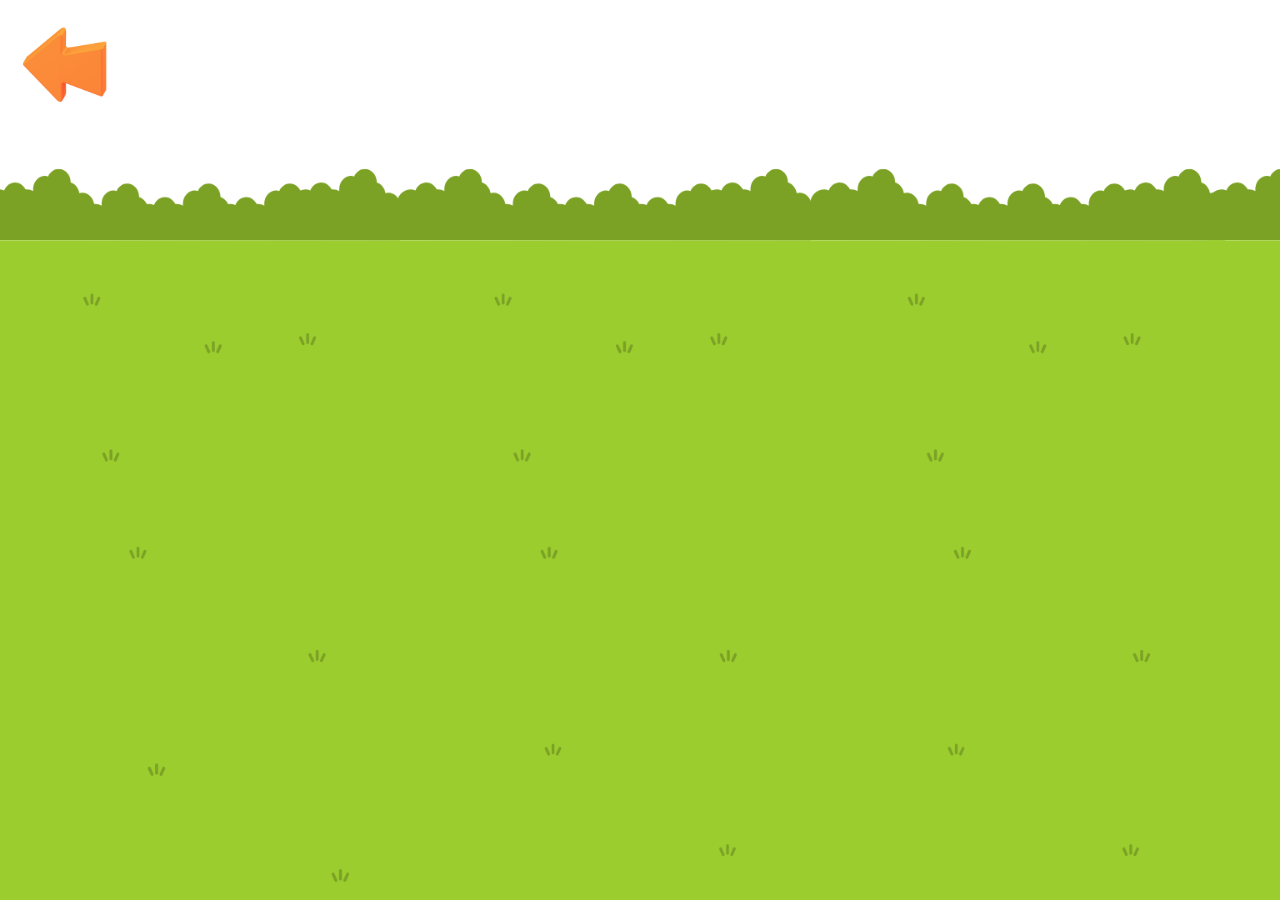
==== animals.html @ 29bcff5f "Organized file and added photos" ====
<html>
    <head>
        <title>
            
        </title>
        <link rel="stylesheet" href="css/animals.css" />

    </head>
    <body style="background-image: url('images/animals/bg_farm.png');">

        <a href="javascript:history.back()">
            <img src="images/back.png" alt="Back" style="width: 90px; height: auto; position: absolute; top: 20px; left: 20px; cursor: pointer;">
        </a>
        
    </body>

</html>
---- css/animals.css ----
body {
    background-image: url('../images/bg_farm.png');

        background: #fafafa;
        background-repeat: no-repeat;
        justify-content: flex-start; /* Aligns content to the top */
        background-size: cover; /* cover ensures the image covers the entire area */
        font-family: "Fredoka", sans-serif;
        font-weight: bold;
      }
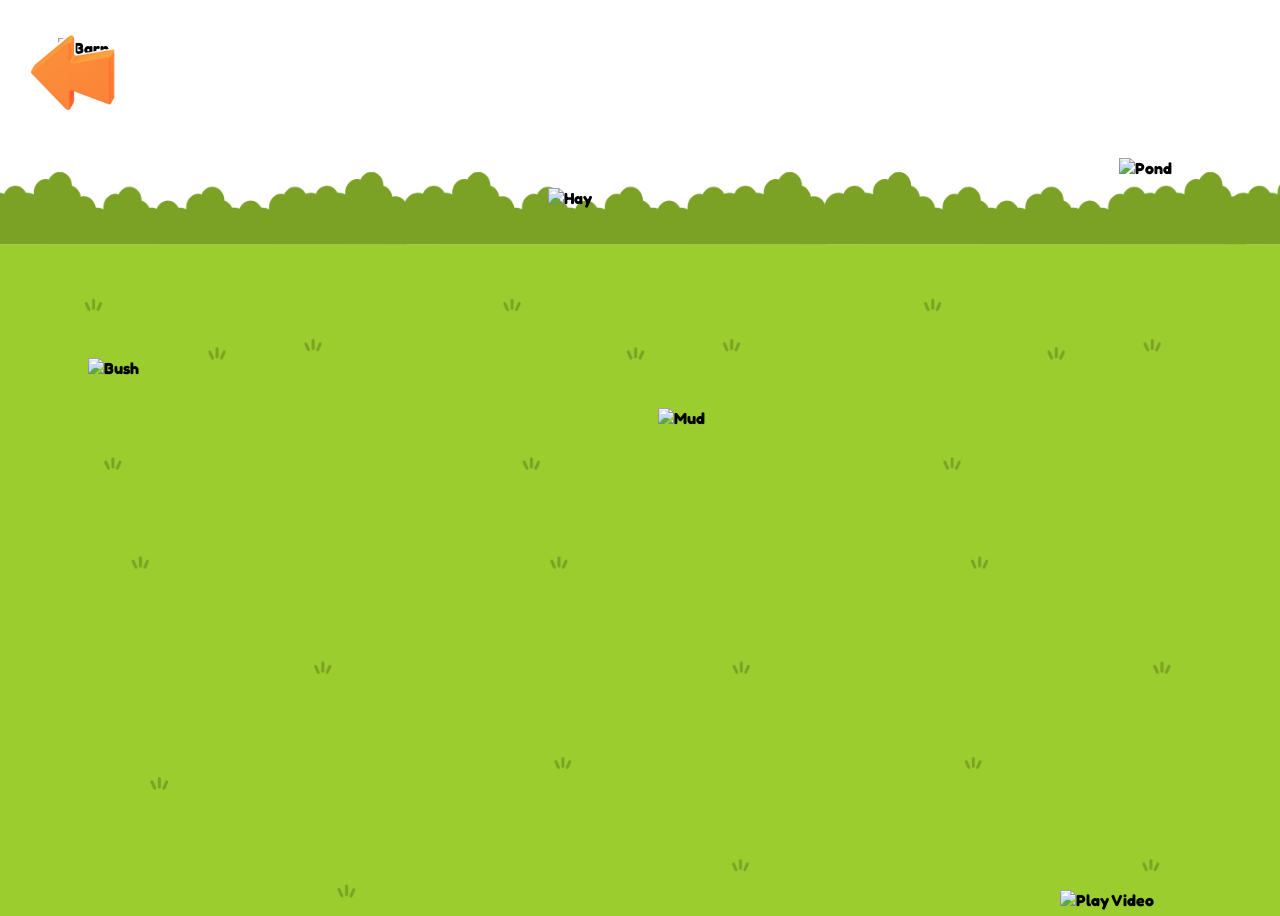
==== commit e59e5ba4: "new" ====
--- a/animals.html
+++ b/animals.html
@@ -1,17 +1,550 @@
-<html>
-    <head>
-        <title>
-            
-        </title>
-        <link rel="stylesheet" href="css/animals.css" />
-
-    </head>
-    <body style="background-image: url('images/animals/bg_farm.png');">
-
-        <a href="javascript:history.back()">
-            <img src="images/back.png" alt="Back" style="width: 90px; height: auto; position: absolute; top: 20px; left: 20px; cursor: pointer;">
-        </a>
+<!DOCTYPE html>
+<html lang="en">
+<head>
+  <meta charset="UTF-8" />
+  <meta name="viewport" content="width=device-width, initial-scale=1.0" />
+  <title>Farm Animals Game</title>
+  <link href="https://fonts.googleapis.com/css2?family=Fredoka:wght@400;700&display=swap" rel="stylesheet">
+  <style>
+    /* Global Styles */
+    body {
+      background-image: url('images/animals/bg_farm.png');
+      background-size: cover;
+      background-repeat: no-repeat;
+      position: relative;
+      height: 100vh;
+      overflow: hidden;
+      font-family: "Fredoka", sans-serif;
+      font-weight: bold;
+    }
+
+    .back-button {
+      width: 90px;
+      height: auto;
+      position: absolute;
+      top: 20px;
+      left: 20px;
+      cursor: pointer;
+      z-index: 10;
+    }
+
+    /* Container for all hidden animal triggers */
+    .animal-triggers {
+      position: relative;
+      width: 100%;
+      height: 100%;
+    }
+
+    /* Each animal trigger container */
+    .hidden-animal {
+      position: absolute;
+      cursor: pointer;
+      transition: transform 0.3s ease;
+      transform-origin: center;
+    }
+
+    .hidden-animal:hover {
+      transform: scale(1.05);
+    }
+
+    /* Position and size for the animal triggers */
+    #trigger-cow { top: 30px; left: 50px; }
+    #trigger-cow img:first-child { width: 380px; }
+    
+    #trigger-sheep { top: 350px; left: 80px; }
+    #trigger-sheep img:first-child { width: 300px; }
+    
+    #trigger-duck { top: 150px; right: 100px; }
+    #trigger-duck img:first-child { width: 350px; }
+    
+    #trigger-horse { top: 180px; left: 540px; }
+    #trigger-horse img:first-child { width: 200px; }
+    
+    #trigger-pig { top: 400px; left: 650px; }
+    #trigger-pig img:first-child { width: 400px; }
+
+    @keyframes bounceUpHovered {
+      0%, 100% { transform: scale(1.05) translateY(0); }
+      50% { transform: scale(1.05) translateY(-15px); }
+    }
+
+    /* Thought Bubble styles */
+    .bubble {
+      position: absolute;
+      top: -5px;
+      right: -25px;
+      width: 90px;
+      height: auto;
+      opacity: 0;
+      visibility: hidden;
+      transition: opacity 0.3s ease, visibility 0.3s ease;
+      cursor: pointer;
+      z-index: 5;
+    }
+
+    .hidden-animal:hover .bubble {
+      opacity: 1;
+      visibility: visible;
+    }
+
+    /* Dark Overlay for Popup */
+    .overlay {
+      position: fixed;
+      top: 0;
+      left: 0;
+      width: 100%;
+      height: 100%;
+      background: rgba(0, 0, 0, 0.7);
+      z-index: 10;
+      opacity: 0;
+      visibility: hidden;
+      transition: opacity 0.5s ease, visibility 0.5s;
+    }
+
+    .overlay.active {
+      opacity: 1;
+      visibility: visible;
+    }
+
+    /* Popup for animal card */
+    .popup {
+      position: fixed;
+      bottom: -100%;
+      left: 50%;
+      transform: translateX(-50%);
+      z-index: 20;
+      text-align: center;
+      width: 600px;
+      transition: bottom 0.4s ease-in-out, opacity 0.3s ease;
+      opacity: 1;
+    }
+
+    .popup.active {
+      bottom: 50%;
+      transform: translate(-50%, 50%);
+    }
+
+    #animalCard {
+      width: 100%;
+      height: auto;
+    }
+
+    /* Popup inner container */
+    .animal-container {
+      position: absolute;
+      top: 50%;
+      left: 50%;
+      transform: translate(-50%, -50%);
+      display: flex;
+      flex-direction: column;
+      align-items: center;
+    }
+
+    .animal-shadow,
+    .animal-reveal {
+      width: 290px;
+      height: auto;
+      cursor: pointer;
+      position: relative;
+      transition: transform 0.3s ease;
+    }
+
+    .animal-shadow:hover,
+    .animal-reveal:hover {
+      transform: scale(1.05);
+    }
+
+    @keyframes animalBounceHovered {
+      0%, 100% { transform: scale(1.05) translateY(0); }
+      50% { transform: scale(1.05) translateY(-15px); }
+    }
+
+    .animal-name {
+      position: absolute;
+      top: 100%;
+      cursor: pointer;
+    }
+
+    .word-image {
+      width: 250px;
+      height: auto;
+    }
+
+    #songButton {
+      position: fixed;
+      bottom: -10px;
+      right: 20px; /* Align to the right */
+      width: 200px;
+      height: auto;
+      cursor: pointer;
+      z-index: 30;
+    }
+
+    /* Video Overlay Styles */
+    .video-overlay {
+      position: fixed;
+      top: 0;
+      left: 0;
+      width: 100%;
+      height: 100%;
+      background: rgba(0, 0, 0, 0.8);
+      z-index: 25;
+      opacity: 0;
+      visibility: hidden;
+      transition: opacity 0.5s ease, visibility 0.5s;
+    }
+
+    .video-overlay.active {
+      opacity: 1;
+      visibility: visible;
+    }
+
+    .video-container {
+      position: absolute;
+      top: 50%;
+      left: 50%;
+      transform: translate(-50%, -50%);
+      width: 80%;
+      max-width: 800px;
+    }
+
+    .video-container video {
+      width: 100%;
+      height: auto;
+      display: block;
+    }
+  </style>
+</head>
+<body>
+  <a href="javascript:history.back()" id="backButton">
+    <img src="images/back.png" alt="Back" class="back-button" />
+  </a>
+
+  <div class="animal-triggers">
+    <!-- COW / BARN -->
+    <div class="hidden-animal" id="trigger-cow" data-animal="cow">
+      <img src="images/animals/farm-animals-barn.png" alt="Barn" />
+      <img src="images/animals/bubble.png" class="bubble" alt="Bubble" 
+      />
+    </div>
+
+    <!-- SHEEP / BUSH -->
+    <div class="hidden-animal" id="trigger-sheep" data-animal="sheep">
+      <img src="images/animals/farm-animals-bush.png" alt="Bush" />
+      <img src="images/animals/bubble.png" class="bubble" alt="Bubble" />
+    </div>
+
+    <!-- DUCK / POND -->
+    <div class="hidden-animal" id="trigger-duck" data-animal="duck">
+      <img src="images/animals/farm-animals-pond.png" alt="Pond" />
+      <img src="images/animals/bubble.png" class="bubble" alt="Bubble" 
+      />
+    </div>
+
+    <!-- HORSE / HAY -->
+    <div class="hidden-animal" id="trigger-horse" data-animal="horse">
+      <img src="images/animals/farm-animals-hay.png" alt="Hay" />
+      <img src="images/animals/bubble.png" class="bubble" alt="Bubble" />
+    </div>
+
+    <!-- PIG / MUD -->
+    <div class="hidden-animal" id="trigger-pig" data-animal="pig">
+      <img src="images/animals/farm-animals-mud.png" alt="Mud" />
+      <img src="images/animals/bubble.png" class="bubble" alt="Bubble"
+      />
+    </div>
+  </div>
+
+  <!-- Song Button -->
+  <img id="songButton" src="song-button.png" alt="Play Video" />
+
+  <!-- Dark Background Overlay for Animal Popup -->
+  <div class="overlay" id="overlay"></div>
+
+  <!-- Popup for animal card -->
+  <div class="popup" id="popup">
+    <img src="images/animals/animal-card.png" id="animalCard" alt="Animal Card" />
+    <div class="animal-container">
+      <img src="" class="animal-shadow" id="animalShadow" alt="Animal Shadow" />
+      <img src="" class="animal-reveal" id="animalReveal" alt="Animal Reveal" style="display: none;" />
+      <div class="animal-name" id="animalName">
+        <img src="" alt="Animal Name" id="wordImage" class="word-image" style="display: none;" />
+      </div>
+    </div>
+  </div>
+
+  <!-- Video Overlay -->
+  <div class="video-overlay" id="videoOverlay">
+    <div class="video-container">
+      <video id="videoPlayer" controls autoplay>
+        <source src="videos/Old-Mcdonald-Farm-Animals.mp4" type="video/mp4">
+        Your browser does not support the video tag.
+      </video>
+    </div>
+  </div>
+
+  <!-- Audio Elements (reused dynamically) -->
+  <audio id="sound1">
+    <source src="" type="audio/mpeg" />
+  </audio>
+  <audio id="sound2">
+    <source src="" type="audio/mpeg" />
+  </audio>
+  <audio id="teacherSound">
+    <source src="" type="audio/mpeg" />
+  </audio>
+
+  <!-- Background Music -->
+  <audio id="bgMusic" loop>
+    <source src="sounds/old-mcdonald-ambient.mp3" type="audio/mpeg">
+  </audio>
+
+  <script>
+    document.addEventListener("DOMContentLoaded", function () {
+      // Background music setup
+      const bgMusic = document.getElementById("bgMusic");
+      bgMusic.volume = 0.0; // Start with volume 0 for fade in
+      
+      // Fade in background music when page loads
+      function fadeInMusic() {
+        let volume = 0;
+        const targetVolume = 0.3; // Maximum volume (adjust as needed)
+        const fadeInterval = setInterval(() => {
+          volume += 0.02;
+          if (volume >= targetVolume) {
+            volume = targetVolume;
+            clearInterval(fadeInterval);
+          }
+          bgMusic.volume = volume;
+        }, 100);
+      }
+
+      // Start playing the background music
+      bgMusic.play().then(() => {
+        fadeInMusic();
+      }).catch(error => {
+        console.log("Autoplay prevented. User interaction required to play music.");
+        // On mobile, we might need user interaction first, so we'll handle this later
+      });
+
+      // Add an event to play music after first user interaction if autoplay was prevented
+      document.body.addEventListener('click', function() {
+        if (bgMusic.paused) {
+          bgMusic.play().then(() => {
+            fadeInMusic();
+          });
+        }
+      }, { once: true });
+
+      // Fade out the music when leaving the page
+      document.getElementById('backButton').addEventListener('click', function(event) {
+        event.preventDefault();
         
-    </body>
-
+        let volume = bgMusic.volume;
+        const fadeOutInterval = setInterval(() => {
+          volume -= 0.05;
+          if (volume <= 0) {
+            volume = 0;
+            clearInterval(fadeOutInterval);
+            bgMusic.pause();
+            history.back();
+          }
+          bgMusic.volume = volume;
+        }, 100);
+      });
+
+      // Configuration for each animal
+      const animalData = {
+        cow: {
+          name: "Cow",
+          shadowImage: "images/animals/cow-shadow.png",
+          revealImage: "images/animals/cow.png",
+          wordImage: "images/animals/word-cow.png",
+          sound1: "sounds/cowsound.ogg",
+          sound2: "sounds/teacherSaysCOW.mp3"
+        },
+        sheep: {
+          name: "Sheep",
+          shadowImage: "images/animals/sheep-shadow.png",
+          revealImage: "images/animals/sheep.png",
+          wordImage: "images/animals/word-sheep.png",
+          sound1: "sounds/sheepsound.mp3",
+          sound2: "sounds/teacherSaysSHEEP.mp3"
+        },
+        duck: {
+          name: "Duck",
+          shadowImage: "images/animals/duck-shadow.png",
+          revealImage: "images/animals/duck.png",
+          wordImage: "images/animals/word-duck.png",
+          sound1: "sounds/ducksound.mp3",
+          sound2: "sounds/teacherSaysDUCK.mp3"
+        },
+        horse: {
+          name: "Horse",
+          shadowImage: "images/animals/horse-shadow.png",
+          revealImage: "images/animals/horse.png",
+          wordImage: "images/animals/word-horse.png",
+          sound1: "sounds/horsesound.mp3",
+          sound2: "sounds/teacherSaysHORSE.mp3"
+        },
+        pig: {
+          name: "Pig",
+          shadowImage: "images/animals/pig-shadow.png",
+          revealImage: "images/animals/pig.png",
+          wordImage: "images/animals/word-pig.png",
+          sound1: "sounds/pigsound.ogg",
+          sound2: "sounds/teacherSaysPIG.mp3"
+        }
+      };
+
+      // Elements for the popup and audio
+      const overlay = document.getElementById("overlay");
+      const popup = document.getElementById("popup");
+      const animalShadow = document.getElementById("animalShadow");
+      const animalReveal = document.getElementById("animalReveal");
+      const wordImage = document.getElementById("wordImage");
+      const sound1 = document.getElementById("sound1");
+      const sound2 = document.getElementById("sound2");
+      const teacherSound = document.getElementById("teacherSound");
+
+      let currentAnimal = null; // track the currently selected animal
+
+      // Function to open popup with given animal data
+      function openPopup(animalKey) {
+        currentAnimal = animalData[animalKey];
+
+        // Populate the popup with the correct images
+        animalShadow.src = currentAnimal.shadowImage;
+        animalReveal.src = currentAnimal.revealImage;
+        wordImage.src = currentAnimal.wordImage;
+
+        // Reset visibility: show shadow, hide reveal and word
+        animalShadow.style.display = "block";
+        animalReveal.style.display = "none";
+        wordImage.style.display = "none";
+
+        // Set the audio sources for popup sounds
+        sound1.querySelector("source").src = currentAnimal.sound1;
+        sound1.load();
+        sound2.querySelector("source").src = currentAnimal.sound2;
+        sound2.load();
+        teacherSound.querySelector("source").src = currentAnimal.sound2;
+        teacherSound.load();
+
+        // Show overlay and popup with animations
+        overlay.classList.add("active");
+        popup.style.opacity = "";
+        popup.style.bottom = "";
+        setTimeout(() => {
+          popup.classList.add("active");
+        }, 100);
+      }
+
+      // For each hidden animal trigger, attach separate events for the object and bubble images
+      const triggers = document.querySelectorAll(".hidden-animal");
+      triggers.forEach(trigger => {
+        const animalKey = trigger.getAttribute("data-animal");
+        const objectImage = trigger.querySelector("img:first-child");
+        const bubbleImage = trigger.querySelector("img.bubble");
+
+        // Add bounce animation when clicking the object
+        objectImage.addEventListener("click", function (e) {
+          e.stopPropagation();
+          trigger.style.animation = "bounceUpHovered 0.4s";
+          setTimeout(() => { trigger.style.animation = ""; }, 400);
+          
+          // Play the animal sound
+          const tempSound = new Audio(animalData[animalKey].sound1);
+          tempSound.play();
+        });
+
+        // Clicking the bubble image opens the popup
+        bubbleImage.addEventListener("click", function (e) {
+          e.stopPropagation();
+          openPopup(animalKey);
+        });
+      });
+
+      // Click on the animal shadow in the popup to reveal the animal
+      animalShadow.addEventListener("click", function () {
+        this.style.animation = "animalBounceHovered 0.4s";
+        setTimeout(() => { this.style.animation = ""; }, 400);
+
+        animalShadow.style.display = "none";
+        animalReveal.style.display = "block";
+        wordImage.style.display = "block";
+
+        sound1.play();
+        sound1.onended = function () {
+          sound2.play();
+        };
+      });
+
+      // Clicking the revealed animal plays the first sound again
+      animalReveal.addEventListener("click", function () {
+        this.style.animation = "animalBounceHovered 0.4s";
+        setTimeout(() => { this.style.animation = ""; }, 400);
+        sound1.play();
+      });
+
+      // Clicking the word image plays the teacher's audio
+      wordImage.addEventListener("click", function () {
+        teacherSound.play();
+      });
+
+      // Clicking the overlay closes the popup and resets its state
+      overlay.addEventListener("click", function () {
+        popup.style.opacity = "0";
+        setTimeout(() => {
+          overlay.classList.remove("active");
+          popup.classList.remove("active");
+          popup.style.bottom = "-100%";
+          setTimeout(() => {
+            animalShadow.style.display = "block";
+            animalReveal.style.display = "none";
+            wordImage.style.display = "none";
+            setTimeout(() => {
+              popup.style.opacity = "1";
+            }, 50);
+          }, 300);
+        }, 300);
+      });
+
+      // Video Overlay Elements
+      const songButton = document.getElementById("songButton");
+      const videoOverlay = document.getElementById("videoOverlay");
+      const videoPlayer = document.getElementById("videoPlayer");
+
+      // When the song button is clicked, show the video overlay and pause background music
+      songButton.addEventListener("click", function () {
+        videoOverlay.classList.add("active");
+        bgMusic.pause(); // Pause background music when video plays
+        videoPlayer.play();
+      });
+
+      // Clicking outside the video (on the overlay) will close the video overlay
+      videoOverlay.addEventListener("click", function (e) {
+        // Only close if the click is on the overlay and not the video itself
+        if (e.target === videoOverlay) {
+          videoOverlay.classList.remove("active");
+          videoPlayer.pause();
+          videoPlayer.currentTime = 0;
+          bgMusic.play(); // Resume background music when video is closed
+        }
+      });
+
+      // When video ends, resume background music
+      videoPlayer.addEventListener('ended', function() {
+        bgMusic.play();
+        videoOverlay.classList.remove("active");
+      });
+
+      // Make sure background music loops
+      bgMusic.addEventListener('ended', function() {
+        this.currentTime = 0;
+        this.play();
+      });
+    });
+  </script>
+</body>
 </html>
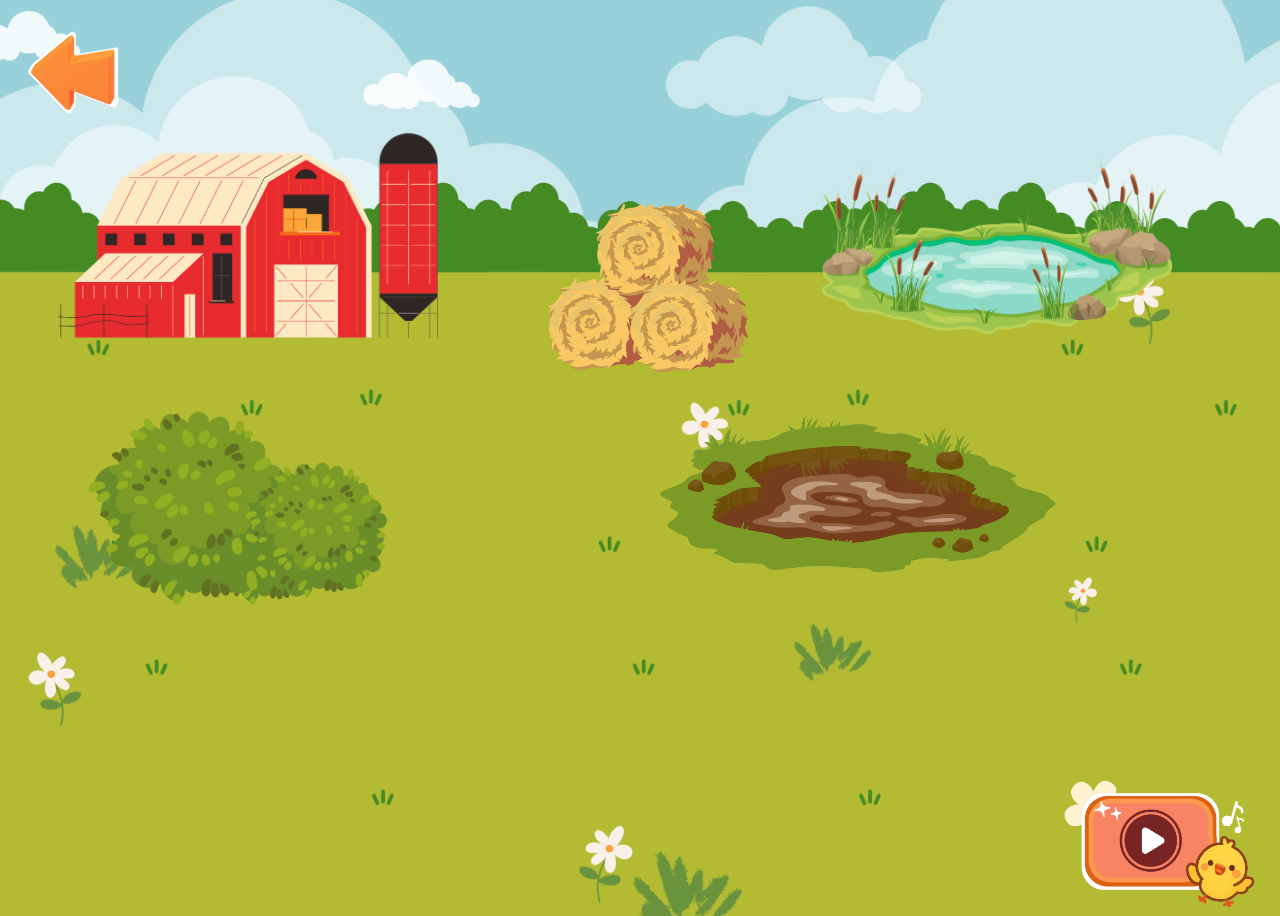
==== commit de5eef2b: "Animals page finished" ====
--- a/animals.html
+++ b/animals.html
@@ -256,7 +256,7 @@
   </div>
 
   <!-- Song Button -->
-  <img id="songButton" src="song-button.png" alt="Play Video" />
+  <img id="songButton" src="images/song-button.png" alt="Play Video" />
 
   <!-- Dark Background Overlay for Animal Popup -->
   <div class="overlay" id="overlay"></div>
@@ -360,40 +360,40 @@
           shadowImage: "images/animals/cow-shadow.png",
           revealImage: "images/animals/cow.png",
           wordImage: "images/animals/word-cow.png",
-          sound1: "sounds/cowsound.ogg",
-          sound2: "sounds/teacherSaysCOW.mp3"
+          sound1: "sounds/sound-cow.ogg",
+          sound2: "sounds/teacher-COW.mp3"
         },
         sheep: {
           name: "Sheep",
           shadowImage: "images/animals/sheep-shadow.png",
           revealImage: "images/animals/sheep.png",
           wordImage: "images/animals/word-sheep.png",
-          sound1: "sounds/sheepsound.mp3",
-          sound2: "sounds/teacherSaysSHEEP.mp3"
+          sound1: "sounds/sound-sheep.mp3",
+          sound2: "sounds/teacher-SHEEP.mp3"
         },
         duck: {
           name: "Duck",
           shadowImage: "images/animals/duck-shadow.png",
           revealImage: "images/animals/duck.png",
           wordImage: "images/animals/word-duck.png",
-          sound1: "sounds/ducksound.mp3",
-          sound2: "sounds/teacherSaysDUCK.mp3"
+          sound1: "sounds/sound-duck.mp3",
+          sound2: "sounds/teacher-DUCK.mp3"
         },
         horse: {
           name: "Horse",
           shadowImage: "images/animals/horse-shadow.png",
           revealImage: "images/animals/horse.png",
           wordImage: "images/animals/word-horse.png",
-          sound1: "sounds/horsesound.mp3",
-          sound2: "sounds/teacherSaysHORSE.mp3"
+          sound1: "sounds/sound-horse.mp3",
+          sound2: "sounds/teacher-HORSE.mp3"
         },
         pig: {
           name: "Pig",
           shadowImage: "images/animals/pig-shadow.png",
           revealImage: "images/animals/pig.png",
           wordImage: "images/animals/word-pig.png",
-          sound1: "sounds/pigsound.ogg",
-          sound2: "sounds/teacherSaysPIG.mp3"
+          sound1: "sounds/sound-pig.mp3",
+          sound2: "sounds/teacher-PIG.mp3"
         }
       };
 
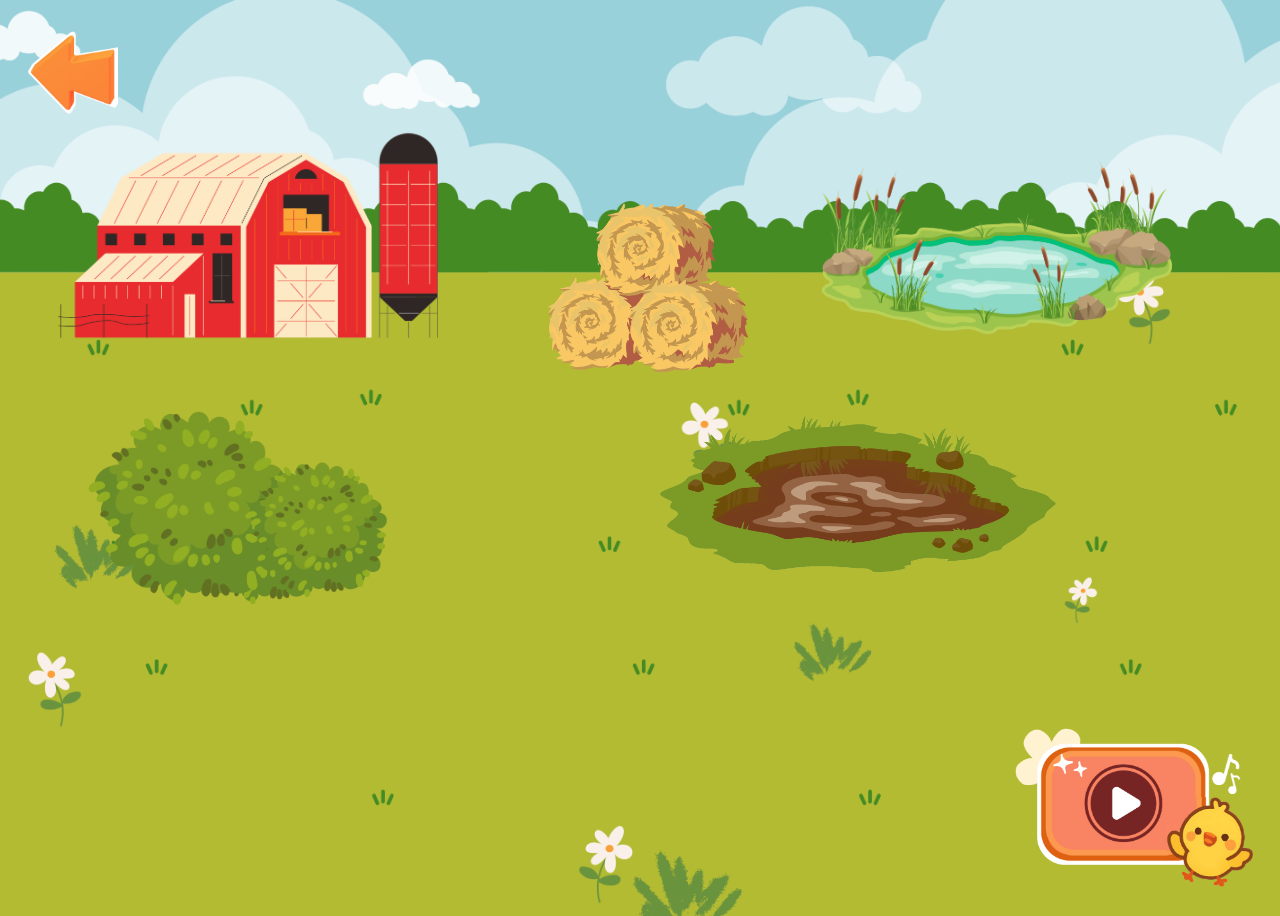
==== commit 99dd2dbd: "new" ====
--- a/animals.html
+++ b/animals.html
@@ -172,12 +172,16 @@
 
     #songButton {
       position: fixed;
-      bottom: -10px;
+      bottom: 10px;
       right: 20px; /* Align to the right */
-      width: 200px;
+      width: 250px;
       height: auto;
       cursor: pointer;
       z-index: 30;
+    }
+
+    #songButton:hover {
+      transform: scale(1.05);
     }
 
     /* Video Overlay Styles */
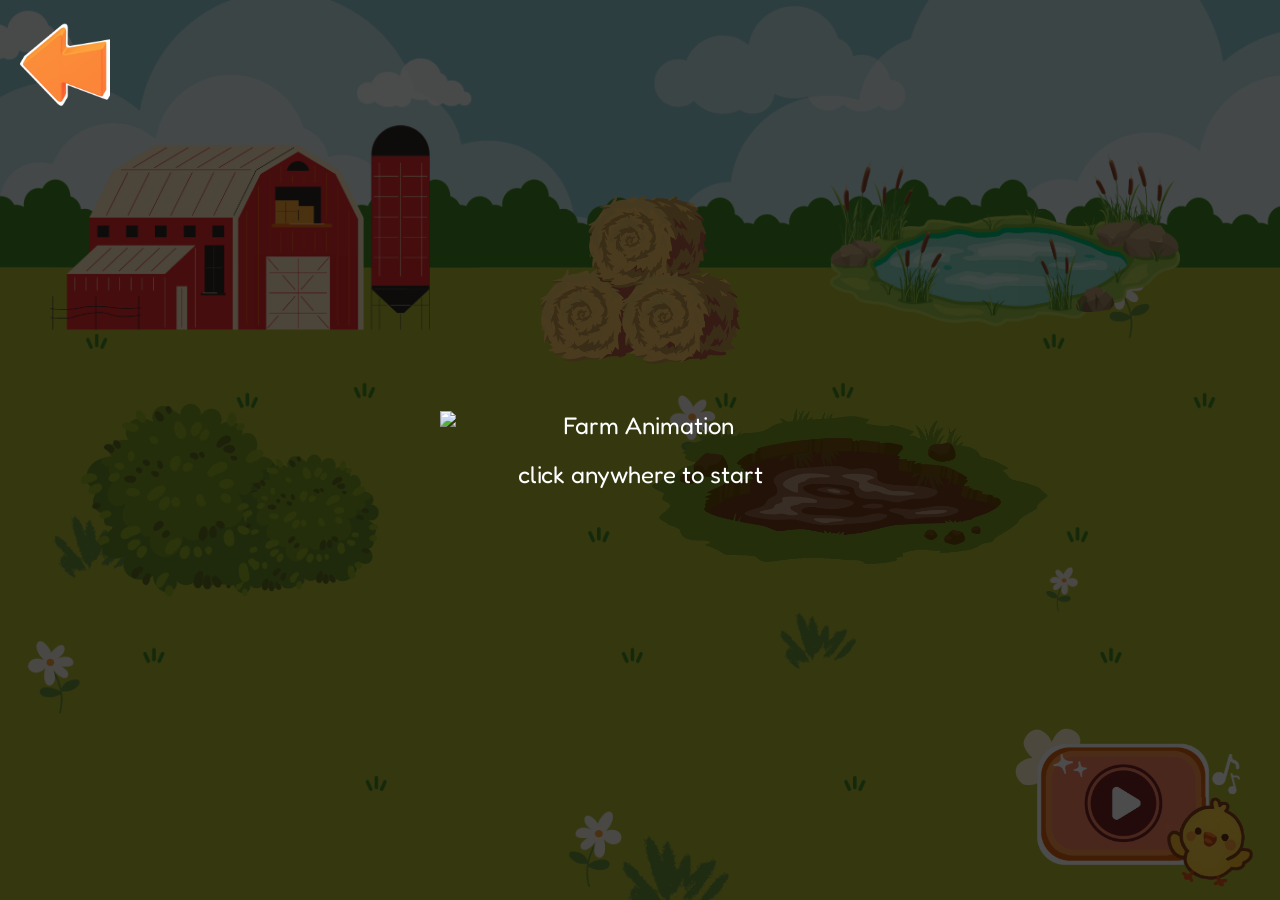
==== commit ad6322e4: "Added splash screens, fixed numbers" ====
--- a/animals.html
+++ b/animals.html
@@ -16,6 +16,7 @@
       overflow: hidden;
       font-family: "Fredoka", sans-serif;
       font-weight: bold;
+      margin: 0;
     }
 
     .back-button {
@@ -25,7 +26,32 @@
       top: 20px;
       left: 20px;
       cursor: pointer;
-      z-index: 10;
+      z-index: 100;
+    }
+
+    /* Splash Screen Styles */
+    #splashScreen {
+      position: fixed;
+      top: 0;
+      left: 0;
+      width: 100%;
+      height: 100%;
+      background: rgba(0, 0, 0, 0.7);
+      z-index: 50;
+      display: flex;
+      flex-direction: column;
+      align-items: center;
+      justify-content: center;
+      color: #fff;
+      font-size: 24px;
+      text-align: center;
+      cursor: pointer;
+      font-weight: normal;
+    }
+    #splashScreen img {
+      max-width: 80%;
+      height: auto;
+      margin-bottom: 20px;
     }
 
     /* Container for all hidden animal triggers */
@@ -173,7 +199,7 @@
     #songButton {
       position: fixed;
       bottom: 10px;
-      right: 20px; /* Align to the right */
+      right: 20px;
       width: 250px;
       height: auto;
       cursor: pointer;
@@ -220,6 +246,12 @@
   </style>
 </head>
 <body>
+  <!-- Splash Screen -->
+  <div id="splashScreen">
+    <img src="videos/farm.gif" alt="Farm Animation" style = "width: 400px;" />
+    <div>click anywhere to start</div>
+  </div>
+
   <a href="javascript:history.back()" id="backButton">
     <img src="images/back.png" alt="Back" class="back-button" />
   </a>
@@ -228,8 +260,7 @@
     <!-- COW / BARN -->
     <div class="hidden-animal" id="trigger-cow" data-animal="cow">
       <img src="images/animals/farm-animals-barn.png" alt="Barn" />
-      <img src="images/animals/bubble.png" class="bubble" alt="Bubble" 
-      />
+      <img src="images/animals/bubble.png" class="bubble" alt="Bubble"/>
     </div>
 
     <!-- SHEEP / BUSH -->
@@ -241,8 +272,7 @@
     <!-- DUCK / POND -->
     <div class="hidden-animal" id="trigger-duck" data-animal="duck">
       <img src="images/animals/farm-animals-pond.png" alt="Pond" />
-      <img src="images/animals/bubble.png" class="bubble" alt="Bubble" 
-      />
+      <img src="images/animals/bubble.png" class="bubble" alt="Bubble" />
     </div>
 
     <!-- HORSE / HAY -->
@@ -254,8 +284,7 @@
     <!-- PIG / MUD -->
     <div class="hidden-animal" id="trigger-pig" data-animal="pig">
       <img src="images/animals/farm-animals-mud.png" alt="Mud" />
-      <img src="images/animals/bubble.png" class="bubble" alt="Bubble"
-      />
+      <img src="images/animals/bubble.png" class="bubble" alt="Bubble" />
     </div>
   </div>
 
@@ -305,6 +334,12 @@
 
   <script>
     document.addEventListener("DOMContentLoaded", function () {
+      // Hide splash screen on click
+      const splashScreen = document.getElementById("splashScreen");
+      splashScreen.addEventListener("click", function() {
+        splashScreen.style.display = "none";
+      });
+
       // Background music setup
       const bgMusic = document.getElementById("bgMusic");
       bgMusic.volume = 0.0; // Start with volume 0 for fade in
@@ -328,7 +363,6 @@
         fadeInMusic();
       }).catch(error => {
         console.log("Autoplay prevented. User interaction required to play music.");
-        // On mobile, we might need user interaction first, so we'll handle this later
       });
 
       // Add an event to play music after first user interaction if autoplay was prevented
@@ -522,18 +556,17 @@
       // When the song button is clicked, show the video overlay and pause background music
       songButton.addEventListener("click", function () {
         videoOverlay.classList.add("active");
-        bgMusic.pause(); // Pause background music when video plays
+        bgMusic.pause();
         videoPlayer.play();
       });
 
       // Clicking outside the video (on the overlay) will close the video overlay
       videoOverlay.addEventListener("click", function (e) {
-        // Only close if the click is on the overlay and not the video itself
         if (e.target === videoOverlay) {
           videoOverlay.classList.remove("active");
           videoPlayer.pause();
           videoPlayer.currentTime = 0;
-          bgMusic.play(); // Resume background music when video is closed
+          bgMusic.play();
         }
       });
 
@@ -543,7 +576,7 @@
         videoOverlay.classList.remove("active");
       });
 
-      // Make sure background music loops
+      // Ensure background music loops
       bgMusic.addEventListener('ended', function() {
         this.currentTime = 0;
         this.play();
@@ -551,4 +584,4 @@
     });
   </script>
 </body>
-</html>+</html>
